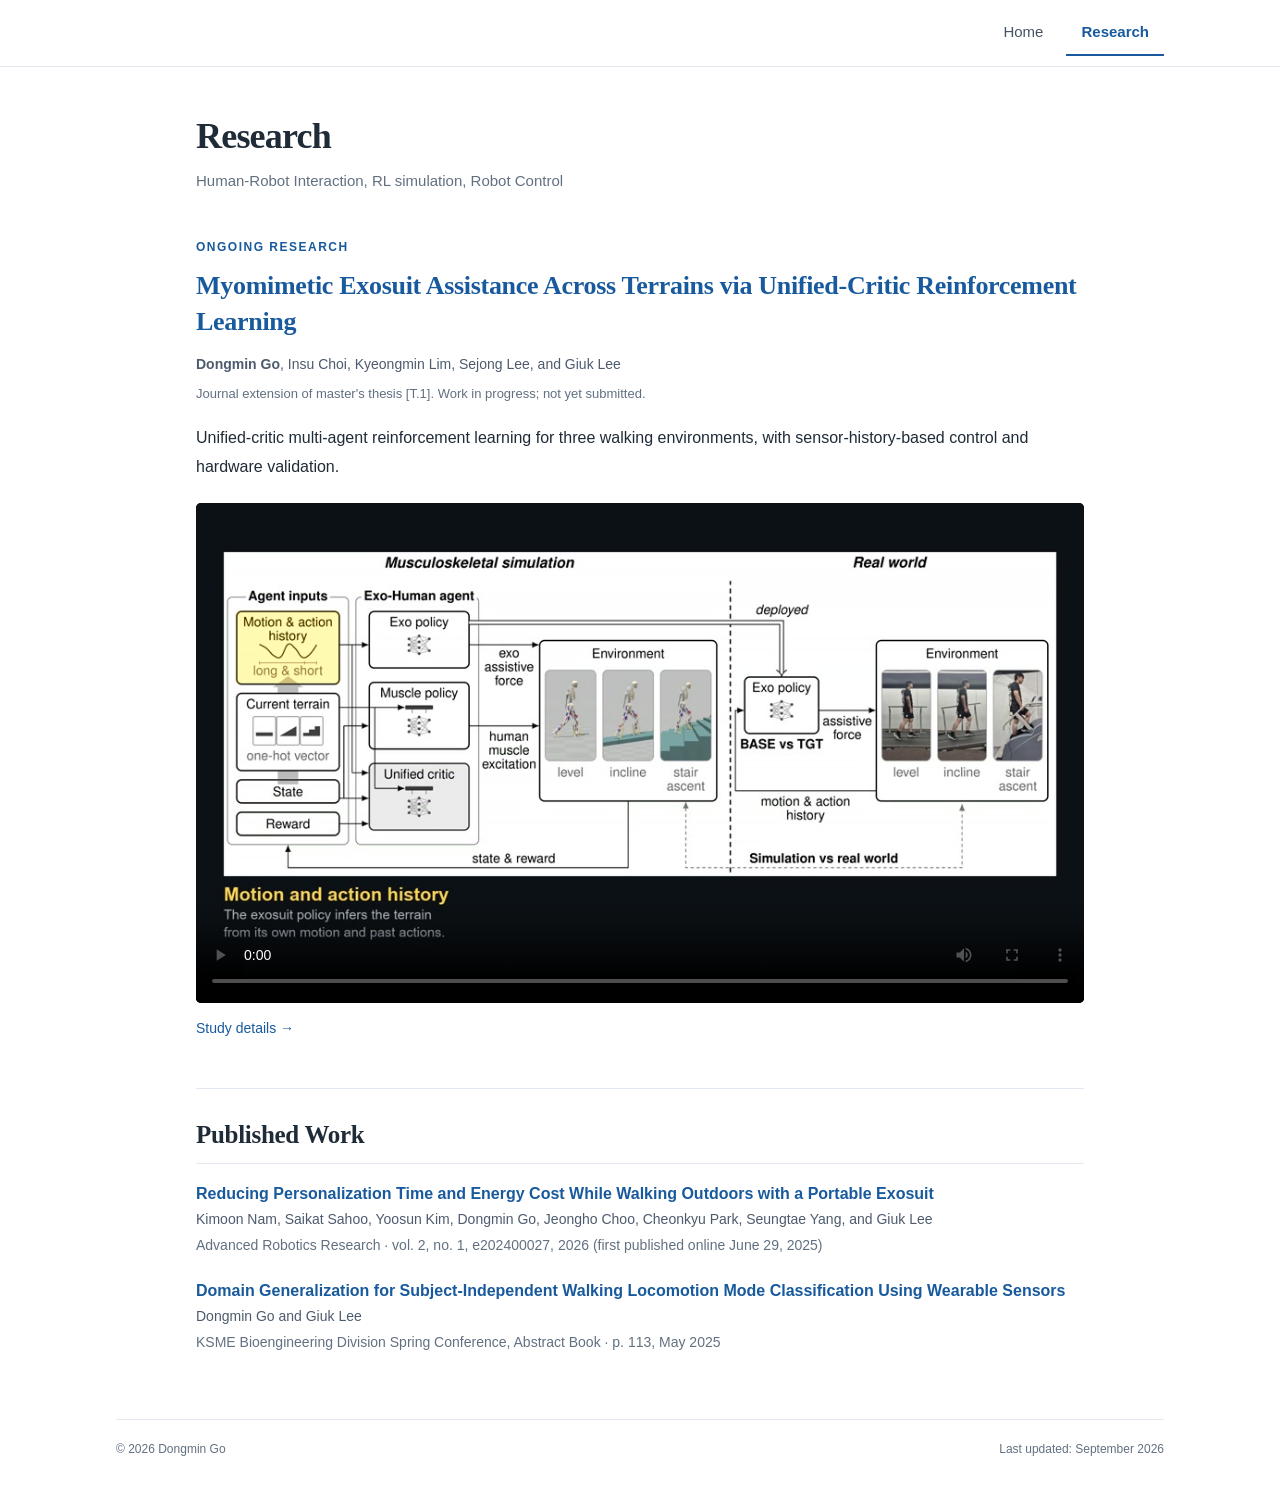
==== research/index.html @ 9bb22a71 "Improve About Me paragraph flow and add film year" ====
<!doctype html>
<html lang="en"><head><meta charset="utf-8"><meta name="viewport" content="width=device-width,initial-scale=1">
<title>Research | Dongmin Go</title><meta name="description" content="Research projects, videos, and publications by Dongmin Go.">
<link rel="stylesheet" href="../assets/style.css?v=e8916ba29e40"><link rel="icon" href="../assets/favicon.svg" type="image/svg+xml"><link rel="canonical" href="https://godongdongmin.github.io/research/"></head>
<body><a class="skip" href="#main">Skip to content</a><header class="topbar"><nav class="nav site-nav" aria-label="Main navigation"><div class="nav-links"><a href="../index.html">Home</a><a href="index.html" aria-current="page">Research</a></div></nav></header>
<main class="research-main" id="main"><header class="research-heading"><h1>Research</h1><p>Human-Robot Interaction, RL simulation, Robot Control</p></header><article class="research-study"><p class="eyebrow">ONGOING RESEARCH</p><h2><a href="../research/myomimetic-exosuit/index.html">Myomimetic Exosuit Assistance Across Terrains via Unified-Critic Reinforcement Learning</a></h2><p class="authors"><strong>Dongmin Go</strong>, Insu Choi, Kyeongmin Lim, Sejong Lee, and Giuk Lee</p><p class="section-note">Journal extension of master&#x27;s thesis [T.1]. Work in progress; not yet submitted.</p><p class="study-summary">Unified-critic multi-agent reinforcement learning for three walking environments, with sensor-history-based control and hardware validation.</p><video id="myomimetic-video" class="project-video" controls playsinline preload="metadata" poster="../assets/myomimetic-poster.jpg" aria-label="Research video: Myomimetic Exosuit Assistance Across Terrains via Unified-Critic Reinforcement Learning"><source src="../files/myomimetic-exosuit-video.mp4" type="video/mp4">Your browser does not support embedded video.</video><p class="study-more"><a href="../research/myomimetic-exosuit/index.html">Study details <span aria-hidden="true">→</span></a></p></article><section class="section published-research"><h2>Published Work</h2><article class="entry"><h3><a href="https://doi.org/10.1002/adrr.202400027">Reducing Personalization Time and Energy Cost While Walking Outdoors with a Portable Exosuit</a></h3><p>Kimoon Nam, Saikat Sahoo, Yoosun Kim, Dongmin Go, Jeongho Choo, Cheonkyu Park, Seungtae Yang, and Giuk Lee</p><p class="detail">Advanced Robotics Research · vol. 2, no. 1, e202400027, 2026 (first published online June 29, 2025)</p></article><article class="entry"><h3><a href="https://www.dbpia.co.kr/journal/articleDetail?nodeId=NODE12266823">Domain Generalization for Subject-Independent Walking Locomotion Mode Classification Using Wearable Sensors</a></h3><p>Dongmin Go and Giuk Lee</p><p class="detail">KSME Bioengineering Division Spring Conference, Abstract Book · p. 113, May 2025</p></article></section></main>
<footer class="footer"><span>© 2026 Dongmin Go</span><span>Last updated: September 2026</span></footer></body></html>
---- assets/style.css ----
:root{--ink:#202b38;--muted:#627080;--accent:#185a9d;--line:#e2e8ef;--paper:#fff;--wash:#f5f8fb;--serif:Georgia,'Times New Roman',serif}
*{box-sizing:border-box}html{scroll-behavior:smooth;scroll-padding-top:95px}body{margin:0;background:var(--paper);color:var(--ink);font:16px/1.75 -apple-system,BlinkMacSystemFont,'Segoe UI',Arial,sans-serif}a{color:var(--accent);text-decoration:none;text-underline-offset:4px}a:hover{text-decoration:underline}a:focus-visible,button:focus-visible{outline:3px solid #e8a540;outline-offset:5px;border-radius:2px}.skip{position:fixed;left:18px;top:-80px;z-index:10;background:var(--ink);color:white;padding:8px 16px}.skip:focus{top:12px}.topbar{border-bottom:1px solid var(--line);background:rgba(255,255,255,.97);position:sticky;top:0;z-index:2}.nav{max-width:1120px;padding:17px 36px;margin:auto;display:flex;align-items:center;justify-content:space-between;gap:24px}.brand{font:700 23px/1.25 var(--serif);color:var(--ink)}.nav-links{display:flex;gap:25px;flex-wrap:wrap;font-size:14px}.nav-links a{color:#445366}.layout{max-width:1120px;margin:auto;display:grid;grid-template-columns:244px minmax(0,1fr);gap:68px;padding:57px 36px 80px}.profile{align-self:start;position:sticky;top:112px}.portrait{display:block;width:218px;height:262px;object-fit:cover;object-position:50% 55%;border-radius:5px;background:var(--wash)}h1{font:700 33px/1.2 var(--serif);letter-spacing:-.8px;margin:22px 0 8px}.profile .headline{font-size:15px;line-height:1.6;margin:0;color:#45556a}.profile .affiliation{font-size:14px;color:var(--muted);margin:6px 0 19px}.profile-links{display:flex;flex-direction:column;gap:8px;font-size:14px}.profile-links a{display:flex;align-items:center;gap:10px;width:fit-content;overflow-wrap:anywhere}.profile-links svg{flex:0 0 16px;width:16px;height:16px}.content{min-width:0}.section{margin:0 0 40px}.section:last-child{margin-bottom:0}h2{font:700 25px/1.3 var(--serif);letter-spacing:-.3px;margin:0 0 18px;padding:0 0 11px;border-bottom:1px solid var(--line)}p{margin:0 0 15px}.intro p{font-size:16px;line-height:1.85}.cv-link{display:inline-flex;gap:9px;align-items:center;font-size:14px;font-weight:600;margin-top:4px;padding:8px 14px;background:var(--wash);border:1px solid var(--line);border-radius:4px}.cv-link svg{height:16px;width:16px}.entry{margin-bottom:22px}.entry:last-child{margin-bottom:0}.entry-top{display:flex;justify-content:space-between;align-items:baseline;gap:18px}.entry h3{font-size:16px;line-height:1.5;margin:0;font-weight:650}.entry time,.dates{font-size:13px;white-space:nowrap;color:var(--muted);font-variant-numeric:tabular-nums}.entry p{font-size:14px;line-height:1.7;margin:2px 0 0;color:#4d5b6d}.entry .detail{color:var(--muted)}.entry ul{font-size:14px;padding-left:19px;margin:5px 0;color:#4d5b6d}.tags{display:flex;gap:8px;flex-wrap:wrap;margin:12px 0 0}.tag{font-size:13px;color:#45556a;border:1px solid var(--line);background:var(--wash);padding:2px 10px;border-radius:3px}.publication-title{color:var(--accent)}.publication-links{display:flex;gap:14px;font-size:13px;margin-top:5px}.footer{border-top:1px solid var(--line);max-width:1048px;margin:0 auto;padding:19px 0 30px;display:flex;justify-content:space-between;gap:20px;font-size:12px;color:var(--muted)}.footer a{color:var(--muted)}.award-translation{font-size:12px!important;color:var(--muted)!important}
@media(max-width:900px){.layout{gap:38px;grid-template-columns:210px minmax(0,1fr)}.portrait{width:195px;height:235px}.nav-links{gap:17px}.footer{margin:0 36px}}
@media(max-width:680px){html{scroll-padding-top:110px}.nav{padding:14px 22px;align-items:flex-start;gap:12px;flex-direction:column}.brand{font-size:21px}.nav-links{gap:18px;font-size:13px}.layout{display:block;padding:30px 22px 45px}.profile{position:static;display:grid;grid-template-columns:112px minmax(0,1fr);gap:0 22px;margin-bottom:35px}.portrait{width:112px;height:144px;grid-row:1/5;object-position:50% 51%}.profile h1{font-size:28px;margin:2px 0 6px}.profile .headline{font-size:13px}.profile .affiliation{font-size:12px;margin:5px 0 10px}.profile-links{grid-column:1/-1;flex-direction:row;flex-wrap:wrap;margin-top:16px;gap:12px 20px;font-size:13px}.section{margin-bottom:32px}h2{font-size:23px}.entry-top{flex-wrap:wrap;gap:0 12px}.entry h3{font-size:15px}.entry time,.dates{font-size:12px}.intro p{font-size:15px}.footer{margin:0 22px;font-size:11px;flex-wrap:wrap;padding-bottom:22px}}
@media(prefers-reduced-motion:reduce){html{scroll-behavior:auto}}
.native-name{display:block;font:400 15px/1.5 'Malgun Gothic',sans-serif;letter-spacing:0;color:var(--muted);margin-top:6px}
.research-entry{display:grid;grid-template-columns:190px minmax(0,1fr);gap:20px}.research-thumb img{display:block;width:100%;height:auto;border:1px solid var(--line);border-radius:4px}.research-entry .authors{font-size:13px}.publication-links{flex-wrap:wrap}.project-main{max-width:960px;margin:auto;padding:45px 36px 60px}.project-header{text-align:center;margin:10px 0 48px}.project-header h1{font-size:38px;line-height:1.24;margin:14px 0 22px}.eyebrow{font-size:12px;letter-spacing:1.5px;color:var(--accent);font-weight:650}.project-authors{font-size:16px}.project-affiliations{font-size:14px;color:var(--muted)}.project-actions{display:flex;flex-wrap:wrap;justify-content:center;gap:10px}.method-grid{display:grid;grid-template-columns:repeat(3,minmax(0,1fr));gap:22px;margin-top:25px}.method-grid article{border-top:2px solid var(--accent);padding-top:14px}.method-grid h3{font-size:16px;margin:0 0 6px}.method-grid p{font-size:14px;color:#4d5b6d}.project-video{display:block;width:100%;aspect-ratio:16/9;background:#0c1218;border-radius:5px}.media-caption,.section-note{font-size:13px;color:var(--muted);margin-top:12px}.results-table{border-collapse:collapse;width:100%;font-size:14px;line-height:1.65}.results-table caption{text-align:left;margin-bottom:9px;color:var(--muted);font-size:13px}.results-table th,.results-table td{text-align:left;padding:13px 15px;border-bottom:1px solid var(--line);vertical-align:top}.results-table thead{background:var(--wash)}.results-table th{font-weight:600}.results-table tbody th{width:42%}.result-context{font-size:14px;color:#4d5b6d;margin-top:18px}
@media(max-width:900px){.research-entry{grid-template-columns:1fr}.research-thumb{max-width:300px}}
@media(max-width:680px){.project-main{padding:26px 22px 35px}.project-header h1{font-size:29px;letter-spacing:-.5px}.project-header{margin-bottom:34px}.method-grid{grid-template-columns:1fr;gap:10px}.project-actions .cv-link{font-size:12px;padding:7px 11px}.results-table th,.results-table td{padding:10px 7px}.results-table{font-size:13px}.project-authors{font-size:14px}}
@media print{.topbar,.skip,.footer,.cv-link{display:none}.layout{padding:0;gap:32px;grid-template-columns:190px 1fr}.profile{position:static}.portrait{width:160px;height:190px}body{font-size:11pt}.section{break-inside:avoid}a{color:inherit}}
.site-nav{justify-content:flex-end;flex-direction:row;padding-top:10px;padding-bottom:10px}.site-nav .nav-links{gap:8px;font-size:15px}.site-nav .nav-links a{display:block;padding:9px 15px;border-bottom:2px solid transparent}.site-nav .nav-links a[aria-current="page"]{color:var(--accent);font-weight:650;border-bottom-color:var(--accent)}.site-nav .nav-links a:hover{color:var(--accent);text-decoration:none;background:var(--wash)}.intro .research-interests{margin:18px 0;color:var(--ink)}.research-main{max-width:960px;margin:auto;padding:48px 36px 64px}.research-heading{margin-bottom:42px}.research-heading h1{font-size:36px;margin:0 0 10px}.research-heading p{font-size:15px;color:var(--muted)}.research-study{margin-bottom:48px}.research-study h2{font-size:26px;line-height:1.4;border:0;padding:0;margin-bottom:12px}.research-study .eyebrow{margin-bottom:10px}.research-study .authors{font-size:14px;color:#4d5b6d;margin-bottom:6px}.research-study .section-note{margin:0 0 18px}.study-summary{font-size:16px;line-height:1.8;margin-bottom:22px}.study-more{font-size:14px;margin-top:13px}.research-main video{scroll-margin-top:95px}.published-research{border-top:1px solid var(--line);padding-top:30px}
@media(max-width:680px){.research-main{padding:30px 22px 40px}.research-heading{margin-bottom:30px}.research-heading h1{font-size:30px}.research-study h2{font-size:23px}.site-nav .nav-links{font-size:14px}.research-study{margin-bottom:32px}.study-summary{font-size:15px}}
/* Separate background sections, with education beside experience and awards. */
.background-grid{display:grid;grid-template-columns:minmax(0,1fr) minmax(0,1fr);gap:34px;align-items:start}.background-grid>.section{margin-bottom:0}.background-grid h2{font-size:23px}.background-entry h3{font-size:15px}.background-entry p{font-size:13px;line-height:1.65}.background-entry .background-date{text-align:right;font-size:12px;font-style:italic;color:var(--muted);font-variant-numeric:tabular-nums;margin-top:7px}.background-right{min-width:0}.background-right>.section{margin-bottom:30px}.background-right>.section:last-child{margin-bottom:0}
@media(max-width:1050px){.background-grid{grid-template-columns:1fr;gap:32px}}
.project-main img{max-width:100%;height:auto}.study-figure{margin:25px 0 0;min-width:0;max-width:100%}.study-figure>a{display:block;max-width:100%;min-width:0;padding:12px;border:1px solid var(--line);border-radius:5px;background:#fff;cursor:zoom-in}.study-figure>a:hover{border-color:var(--accent)}.study-figure img{display:block;width:100%;max-width:100%;height:auto;object-fit:contain}.study-figure figcaption{font-size:13px;line-height:1.65;color:var(--muted);margin-top:10px}.figure-hint{font-size:12px;color:var(--muted);margin:9px 0 0}.figure-compact{max-width:620px;margin-left:auto;margin-right:auto}.figure-pair{display:grid;width:100%;max-width:100%;min-width:0;grid-template-columns:repeat(2,minmax(0,1fr));gap:24px;align-items:start}.figure-pair>.study-figure{width:100%;min-width:0}.finding{border-top:1px solid var(--line);padding-top:25px;margin-top:30px}.finding h3{font-size:19px;line-height:1.45;margin:0 0 10px}.finding-summary{font-size:15px;line-height:1.8}.finding .result-context{margin-top:0}.finding-summary strong{color:var(--accent);font-weight:650}
@media(max-width:680px){.figure-pair{gap:12px}.figure-pair .study-figure>a{padding:4px}.figure-pair figcaption{font-size:11px;overflow-wrap:anywhere}.study-figure>a{padding:7px}.finding h3{font-size:18px}.study-figure figcaption{font-size:12px}.finding{margin-top:25px;padding-top:21px}}

/* A quiet visual beside the introduction, stacked on smaller screens. */
.about-copy p{text-wrap:pretty}
.about-body{display:grid;grid-template-columns:minmax(0,1fr) 168px;gap:26px;align-items:start}.about-copy{min-width:0}.about-image{width:100%;max-width:190px;margin:4px 0 0}.about-image img{display:block;width:100%;max-width:100%;height:auto;border-radius:5px}.about-image figcaption{text-align:center;font-size:12px;font-style:italic;color:var(--muted);margin-top:6px}
@media(max-width:1050px){.about-body{grid-template-columns:minmax(0,1fr);gap:22px}.about-image{margin:0 auto}}
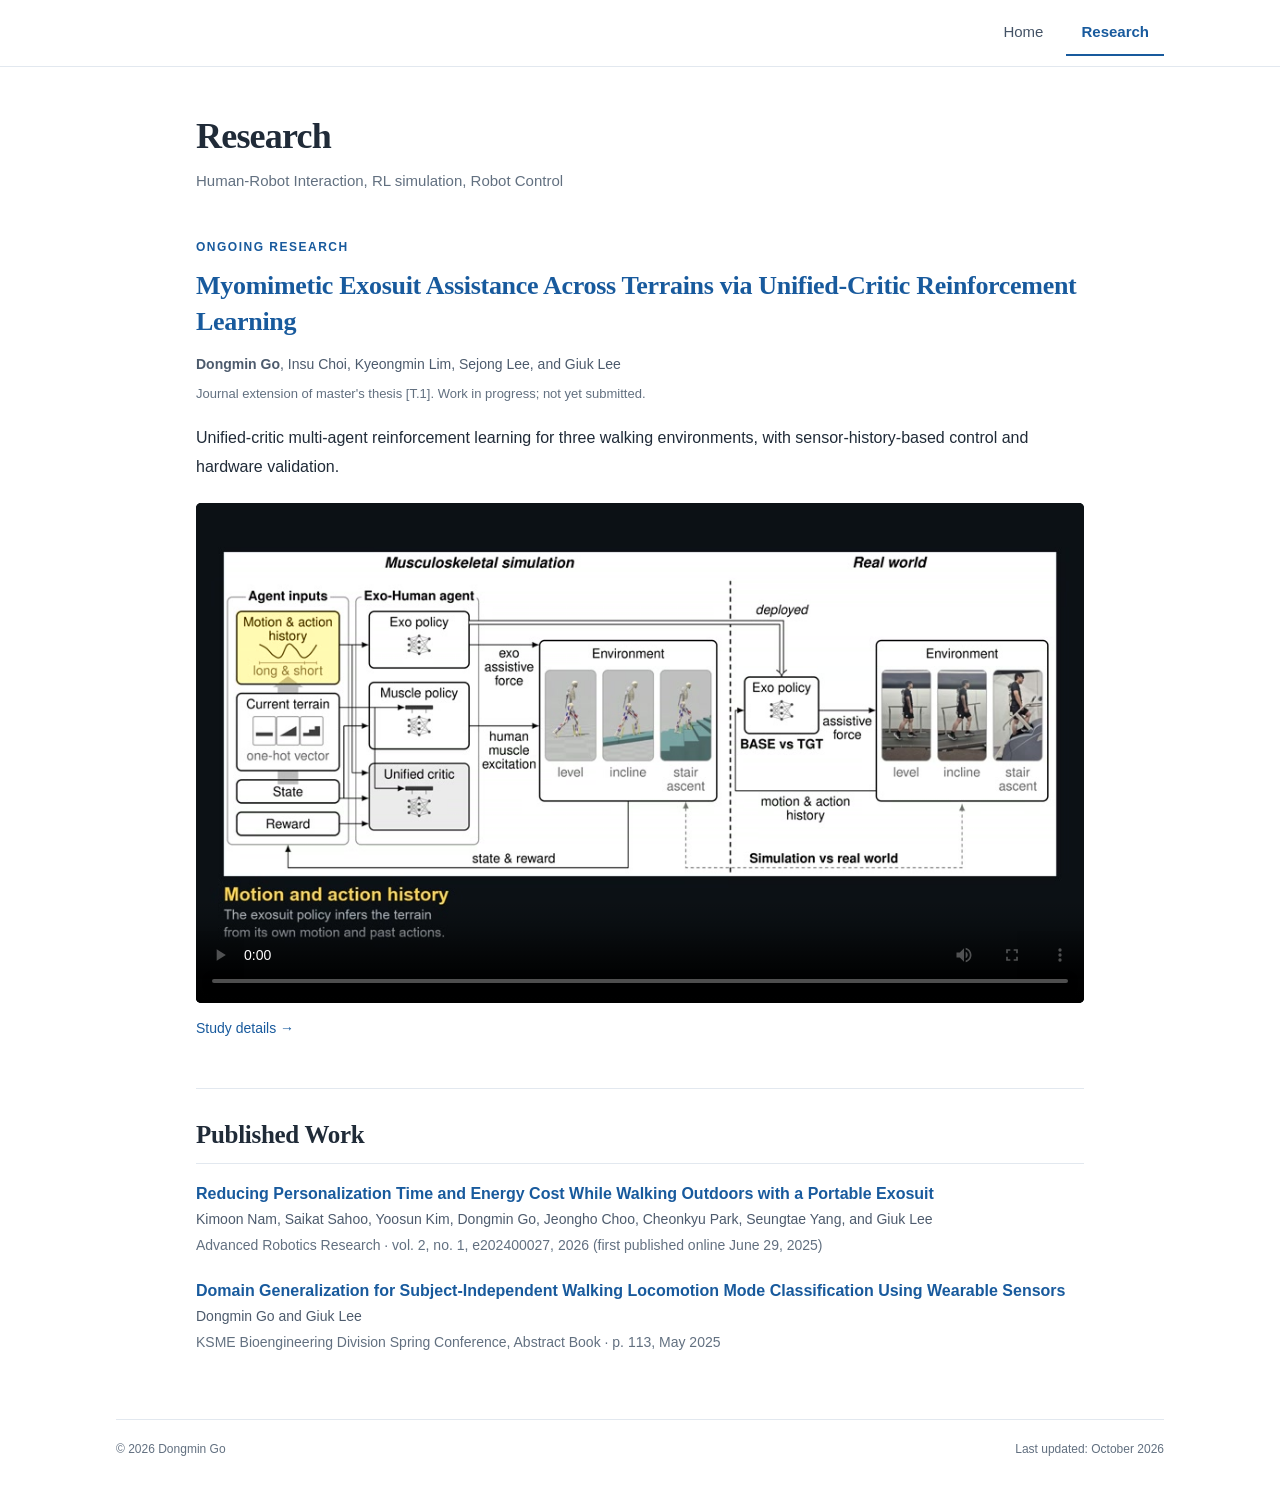
==== commit 6aafb326: "Add CES 2025 control project to CV and homepage with demo media" ====
--- a/research/index.html
+++ b/research/index.html
@@ -1,7 +1,7 @@
 <!doctype html>
 <html lang="en"><head><meta charset="utf-8"><meta name="viewport" content="width=device-width,initial-scale=1">
 <title>Research | Dongmin Go</title><meta name="description" content="Research projects, videos, and publications by Dongmin Go.">
-<link rel="stylesheet" href="../assets/style.css?v=e8916ba29e40"><link rel="icon" href="../assets/favicon.svg" type="image/svg+xml"><link rel="canonical" href="https://godongdongmin.github.io/research/"></head>
+<link rel="stylesheet" href="../assets/style.css?v=e0fd0ef12188"><link rel="icon" href="../assets/favicon.svg" type="image/svg+xml"><link rel="canonical" href="https://godongdongmin.github.io/research/"></head>
 <body><a class="skip" href="#main">Skip to content</a><header class="topbar"><nav class="nav site-nav" aria-label="Main navigation"><div class="nav-links"><a href="../index.html">Home</a><a href="index.html" aria-current="page">Research</a></div></nav></header>
 <main class="research-main" id="main"><header class="research-heading"><h1>Research</h1><p>Human-Robot Interaction, RL simulation, Robot Control</p></header><article class="research-study"><p class="eyebrow">ONGOING RESEARCH</p><h2><a href="../research/myomimetic-exosuit/index.html">Myomimetic Exosuit Assistance Across Terrains via Unified-Critic Reinforcement Learning</a></h2><p class="authors"><strong>Dongmin Go</strong>, Insu Choi, Kyeongmin Lim, Sejong Lee, and Giuk Lee</p><p class="section-note">Journal extension of master&#x27;s thesis [T.1]. Work in progress; not yet submitted.</p><p class="study-summary">Unified-critic multi-agent reinforcement learning for three walking environments, with sensor-history-based control and hardware validation.</p><video id="myomimetic-video" class="project-video" controls playsinline preload="metadata" poster="../assets/myomimetic-poster.jpg" aria-label="Research video: Myomimetic Exosuit Assistance Across Terrains via Unified-Critic Reinforcement Learning"><source src="../files/myomimetic-exosuit-video.mp4" type="video/mp4">Your browser does not support embedded video.</video><p class="study-more"><a href="../research/myomimetic-exosuit/index.html">Study details <span aria-hidden="true">→</span></a></p></article><section class="section published-research"><h2>Published Work</h2><article class="entry"><h3><a href="https://doi.org/10.1002/adrr.202400027">Reducing Personalization Time and Energy Cost While Walking Outdoors with a Portable Exosuit</a></h3><p>Kimoon Nam, Saikat Sahoo, Yoosun Kim, Dongmin Go, Jeongho Choo, Cheonkyu Park, Seungtae Yang, and Giuk Lee</p><p class="detail">Advanced Robotics Research · vol. 2, no. 1, e202400027, 2026 (first published online June 29, 2025)</p></article><article class="entry"><h3><a href="https://www.dbpia.co.kr/journal/articleDetail?nodeId=NODE12266823">Domain Generalization for Subject-Independent Walking Locomotion Mode Classification Using Wearable Sensors</a></h3><p>Dongmin Go and Giuk Lee</p><p class="detail">KSME Bioengineering Division Spring Conference, Abstract Book · p. 113, May 2025</p></article></section></main>
-<footer class="footer"><span>© 2026 Dongmin Go</span><span>Last updated: September 2026</span></footer></body></html>+<footer class="footer"><span>© 2026 Dongmin Go</span><span>Last updated: October 2026</span></footer></body></html>
--- a/assets/style.css
+++ b/assets/style.css
@@ -16,7 +16,11 @@
 .project-main img{max-width:100%;height:auto}.study-figure{margin:25px 0 0;min-width:0;max-width:100%}.study-figure>a{display:block;max-width:100%;min-width:0;padding:12px;border:1px solid var(--line);border-radius:5px;background:#fff;cursor:zoom-in}.study-figure>a:hover{border-color:var(--accent)}.study-figure img{display:block;width:100%;max-width:100%;height:auto;object-fit:contain}.study-figure figcaption{font-size:13px;line-height:1.65;color:var(--muted);margin-top:10px}.figure-hint{font-size:12px;color:var(--muted);margin:9px 0 0}.figure-compact{max-width:620px;margin-left:auto;margin-right:auto}.figure-pair{display:grid;width:100%;max-width:100%;min-width:0;grid-template-columns:repeat(2,minmax(0,1fr));gap:24px;align-items:start}.figure-pair>.study-figure{width:100%;min-width:0}.finding{border-top:1px solid var(--line);padding-top:25px;margin-top:30px}.finding h3{font-size:19px;line-height:1.45;margin:0 0 10px}.finding-summary{font-size:15px;line-height:1.8}.finding .result-context{margin-top:0}.finding-summary strong{color:var(--accent);font-weight:650}
 @media(max-width:680px){.figure-pair{gap:12px}.figure-pair .study-figure>a{padding:4px}.figure-pair figcaption{font-size:11px;overflow-wrap:anywhere}.study-figure>a{padding:7px}.finding h3{font-size:18px}.study-figure figcaption{font-size:12px}.finding{margin-top:25px;padding-top:21px}}
 
-/* A quiet visual beside the introduction, stacked on smaller screens. */
+/* Full-width biography followed by the companion robotics goal and image. */
 .about-copy p{text-wrap:pretty}
-.about-body{display:grid;grid-template-columns:minmax(0,1fr) 168px;gap:26px;align-items:start}.about-copy{min-width:0}.about-image{width:100%;max-width:190px;margin:4px 0 0}.about-image img{display:block;width:100%;max-width:100%;height:auto;border-radius:5px}.about-image figcaption{text-align:center;font-size:12px;font-style:italic;color:var(--muted);margin-top:6px}
-@media(max-width:1050px){.about-body{grid-template-columns:minmax(0,1fr);gap:22px}.about-image{margin:0 auto}}
+.about-copy{min-width:0}.about-vision{margin:25px 0 18px}.intro .about-goal{margin:0;padding:20px 24px;border-left:3px solid var(--accent);border-radius:5px;background:var(--wash);color:var(--accent);font:400 22px/1.55 var(--serif);text-wrap:pretty}.about-image{width:85%;max-width:480px;margin:16px auto 0}.about-image img{display:block;width:100%;max-width:100%;height:auto;border-radius:5px}.about-image figcaption{text-align:right;font-size:12px;font-style:italic;color:var(--muted);margin-top:6px}
+@media(max-width:680px){.intro .about-goal{font-size:19px;padding:16px 18px}}
+
+/* Selected projects: practical control development and public demonstrations. */
+.selected-project{display:grid;grid-template-columns:160px minmax(0,1fr);gap:24px;align-items:start}.selected-project-photo img{display:block;width:100%;height:auto;border-radius:5px}.selected-project .project-role{font-size:12px;color:var(--accent);margin:8px 0}.selected-project .selected-project-link{margin-top:12px}.project-back{font-size:13px;margin-bottom:28px}.ces-main .project-header{margin-bottom:36px}.ces-overview{display:grid;grid-template-columns:minmax(0,.85fr) minmax(0,1.15fr);gap:36px;align-items:start}.ces-photo{margin:0}.ces-photo img{display:block;width:100%;border-radius:5px}.ces-overview h2{font-size:25px}.ces-overview h3{font-size:16px;margin:24px 0 10px}.ces-contributions{padding-left:20px;margin:0;font-size:15px}.ces-contributions li+li{margin-top:12px}.ces-demos{display:grid;grid-template-columns:minmax(0,.65fr) minmax(0,1fr);gap:32px;align-items:start}.ces-demo{margin:0;min-width:0}.ces-demo h3{font-size:16px;margin:0 0 14px}.ces-video-portrait{aspect-ratio:9/16;max-width:280px;margin:0 auto}.ces-demo .media-caption{line-height:1.65}.ces-main .project-header h1{max-width:700px;margin-left:auto;margin-right:auto}
+@media(max-width:680px){.selected-project{grid-template-columns:1fr;gap:16px}.selected-project-photo{max-width:210px}.ces-overview{grid-template-columns:1fr;gap:24px}.ces-photo{max-width:360px;margin:auto}.ces-demos{grid-template-columns:1fr;gap:32px}.ces-main .project-header h1{font-size:28px}}
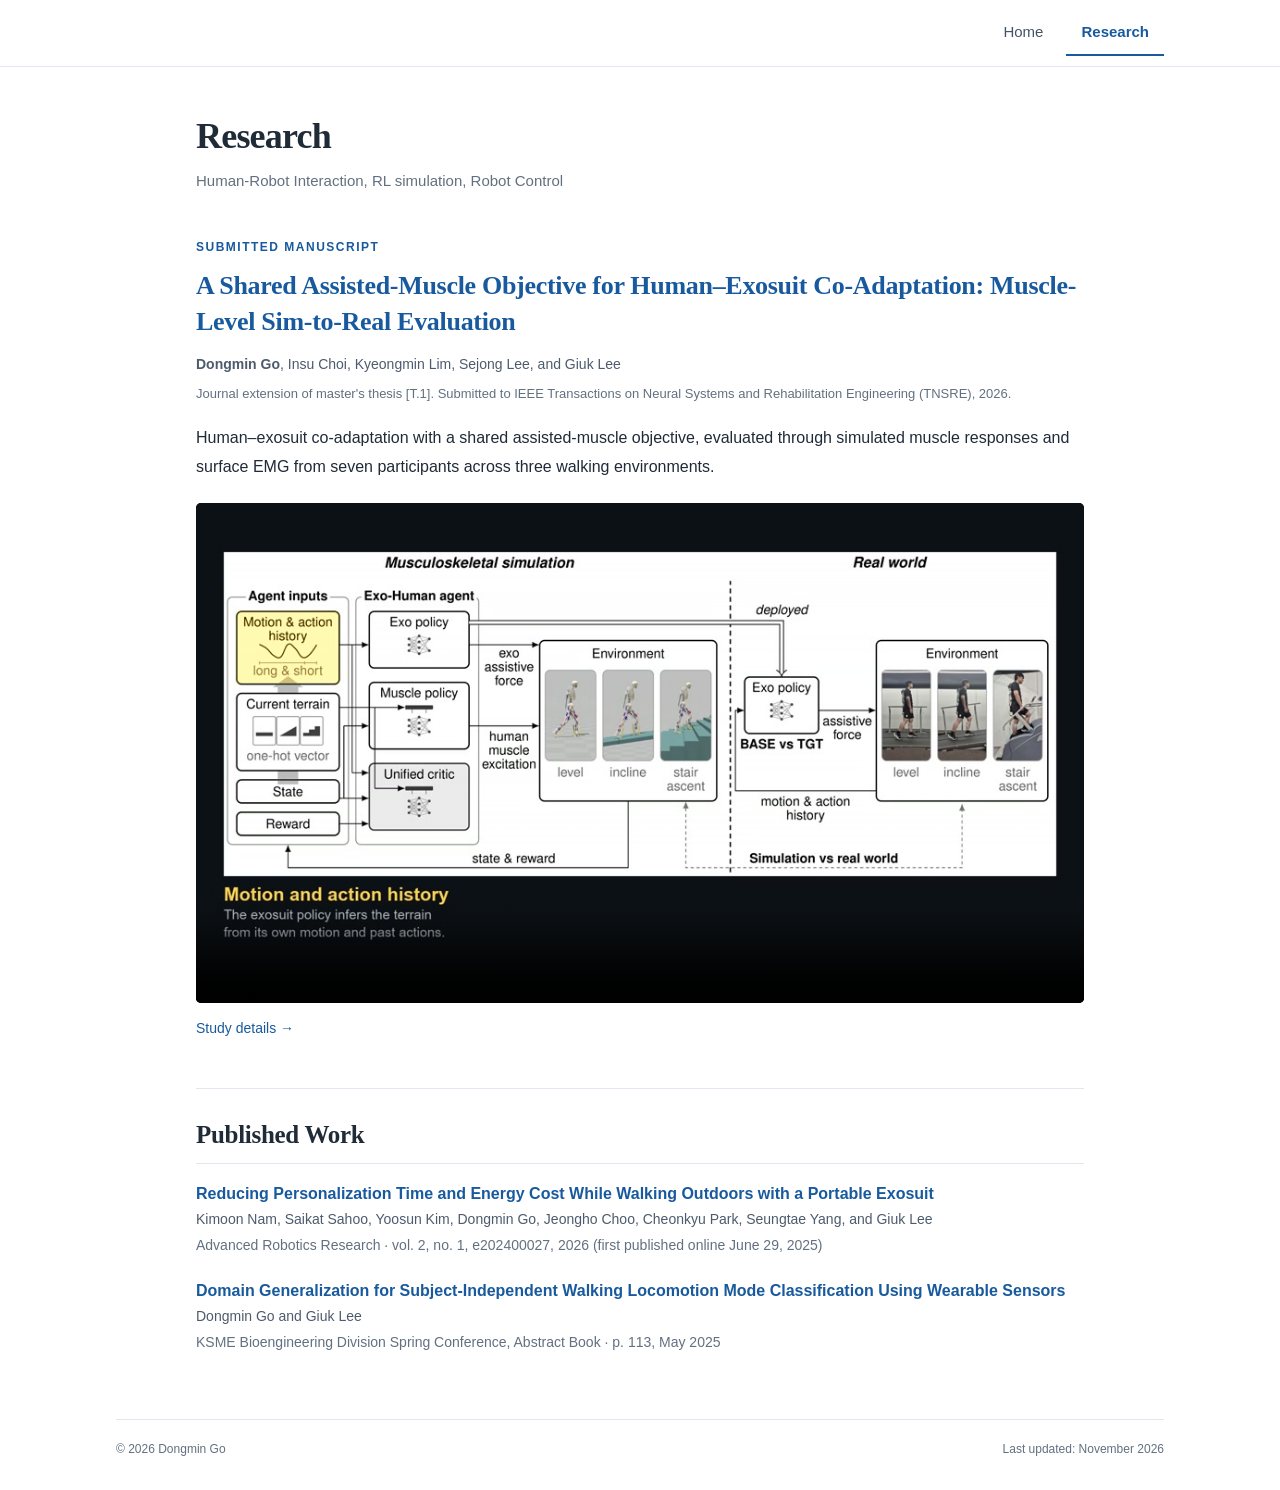
==== commit 547c13c1: "Update CV and research pages for TNSRE submission" ====
--- a/research/index.html
+++ b/research/index.html
@@ -3,5 +3,5 @@
 <title>Research | Dongmin Go</title><meta name="description" content="Research projects, videos, and publications by Dongmin Go.">
 <link rel="stylesheet" href="../assets/style.css?v=e0fd0ef12188"><link rel="icon" href="../assets/favicon.svg" type="image/svg+xml"><link rel="canonical" href="https://godongdongmin.github.io/research/"></head>
 <body><a class="skip" href="#main">Skip to content</a><header class="topbar"><nav class="nav site-nav" aria-label="Main navigation"><div class="nav-links"><a href="../index.html">Home</a><a href="index.html" aria-current="page">Research</a></div></nav></header>
-<main class="research-main" id="main"><header class="research-heading"><h1>Research</h1><p>Human-Robot Interaction, RL simulation, Robot Control</p></header><article class="research-study"><p class="eyebrow">ONGOING RESEARCH</p><h2><a href="../research/myomimetic-exosuit/index.html">Myomimetic Exosuit Assistance Across Terrains via Unified-Critic Reinforcement Learning</a></h2><p class="authors"><strong>Dongmin Go</strong>, Insu Choi, Kyeongmin Lim, Sejong Lee, and Giuk Lee</p><p class="section-note">Journal extension of master&#x27;s thesis [T.1]. Work in progress; not yet submitted.</p><p class="study-summary">Unified-critic multi-agent reinforcement learning for three walking environments, with sensor-history-based control and hardware validation.</p><video id="myomimetic-video" class="project-video" controls playsinline preload="metadata" poster="../assets/myomimetic-poster.jpg" aria-label="Research video: Myomimetic Exosuit Assistance Across Terrains via Unified-Critic Reinforcement Learning"><source src="../files/myomimetic-exosuit-video.mp4" type="video/mp4">Your browser does not support embedded video.</video><p class="study-more"><a href="../research/myomimetic-exosuit/index.html">Study details <span aria-hidden="true">→</span></a></p></article><section class="section published-research"><h2>Published Work</h2><article class="entry"><h3><a href="https://doi.org/10.1002/adrr.202400027">Reducing Personalization Time and Energy Cost While Walking Outdoors with a Portable Exosuit</a></h3><p>Kimoon Nam, Saikat Sahoo, Yoosun Kim, Dongmin Go, Jeongho Choo, Cheonkyu Park, Seungtae Yang, and Giuk Lee</p><p class="detail">Advanced Robotics Research · vol. 2, no. 1, e202400027, 2026 (first published online June 29, 2025)</p></article><article class="entry"><h3><a href="https://www.dbpia.co.kr/journal/articleDetail?nodeId=NODE12266823">Domain Generalization for Subject-Independent Walking Locomotion Mode Classification Using Wearable Sensors</a></h3><p>Dongmin Go and Giuk Lee</p><p class="detail">KSME Bioengineering Division Spring Conference, Abstract Book · p. 113, May 2025</p></article></section></main>
-<footer class="footer"><span>© 2026 Dongmin Go</span><span>Last updated: October 2026</span></footer></body></html>+<main class="research-main" id="main"><header class="research-heading"><h1>Research</h1><p>Human-Robot Interaction, RL simulation, Robot Control</p></header><article class="research-study"><p class="eyebrow">SUBMITTED MANUSCRIPT</p><h2><a href="../research/myomimetic-exosuit/index.html">A Shared Assisted-Muscle Objective for Human–Exosuit Co-Adaptation: Muscle-Level Sim-to-Real Evaluation</a></h2><p class="authors"><strong>Dongmin Go</strong>, Insu Choi, Kyeongmin Lim, Sejong Lee, and Giuk Lee</p><p class="section-note">Journal extension of master&#x27;s thesis [T.1]. Submitted to IEEE Transactions on Neural Systems and Rehabilitation Engineering (TNSRE), 2026.</p><p class="study-summary">Human–exosuit co-adaptation with a shared assisted-muscle objective, evaluated through simulated muscle responses and surface EMG from seven participants across three walking environments.</p><video id="myomimetic-video" class="project-video" controls playsinline preload="metadata" poster="../assets/myomimetic-poster.jpg" aria-label="Research video: A Shared Assisted-Muscle Objective for Human–Exosuit Co-Adaptation: Muscle-Level Sim-to-Real Evaluation"><source src="../files/myomimetic-exosuit-video.mp4" type="video/mp4">Your browser does not support embedded video.</video><p class="study-more"><a href="../research/myomimetic-exosuit/index.html">Study details <span aria-hidden="true">→</span></a></p></article><section class="section published-research"><h2>Published Work</h2><article class="entry"><h3><a href="https://doi.org/10.1002/adrr.202400027">Reducing Personalization Time and Energy Cost While Walking Outdoors with a Portable Exosuit</a></h3><p>Kimoon Nam, Saikat Sahoo, Yoosun Kim, Dongmin Go, Jeongho Choo, Cheonkyu Park, Seungtae Yang, and Giuk Lee</p><p class="detail">Advanced Robotics Research · vol. 2, no. 1, e202400027, 2026 (first published online June 29, 2025)</p></article><article class="entry"><h3><a href="https://www.dbpia.co.kr/journal/articleDetail?nodeId=NODE12266823">Domain Generalization for Subject-Independent Walking Locomotion Mode Classification Using Wearable Sensors</a></h3><p>Dongmin Go and Giuk Lee</p><p class="detail">KSME Bioengineering Division Spring Conference, Abstract Book · p. 113, May 2025</p></article></section></main>
+<footer class="footer"><span>© 2026 Dongmin Go</span><span>Last updated: November 2026</span></footer></body></html>
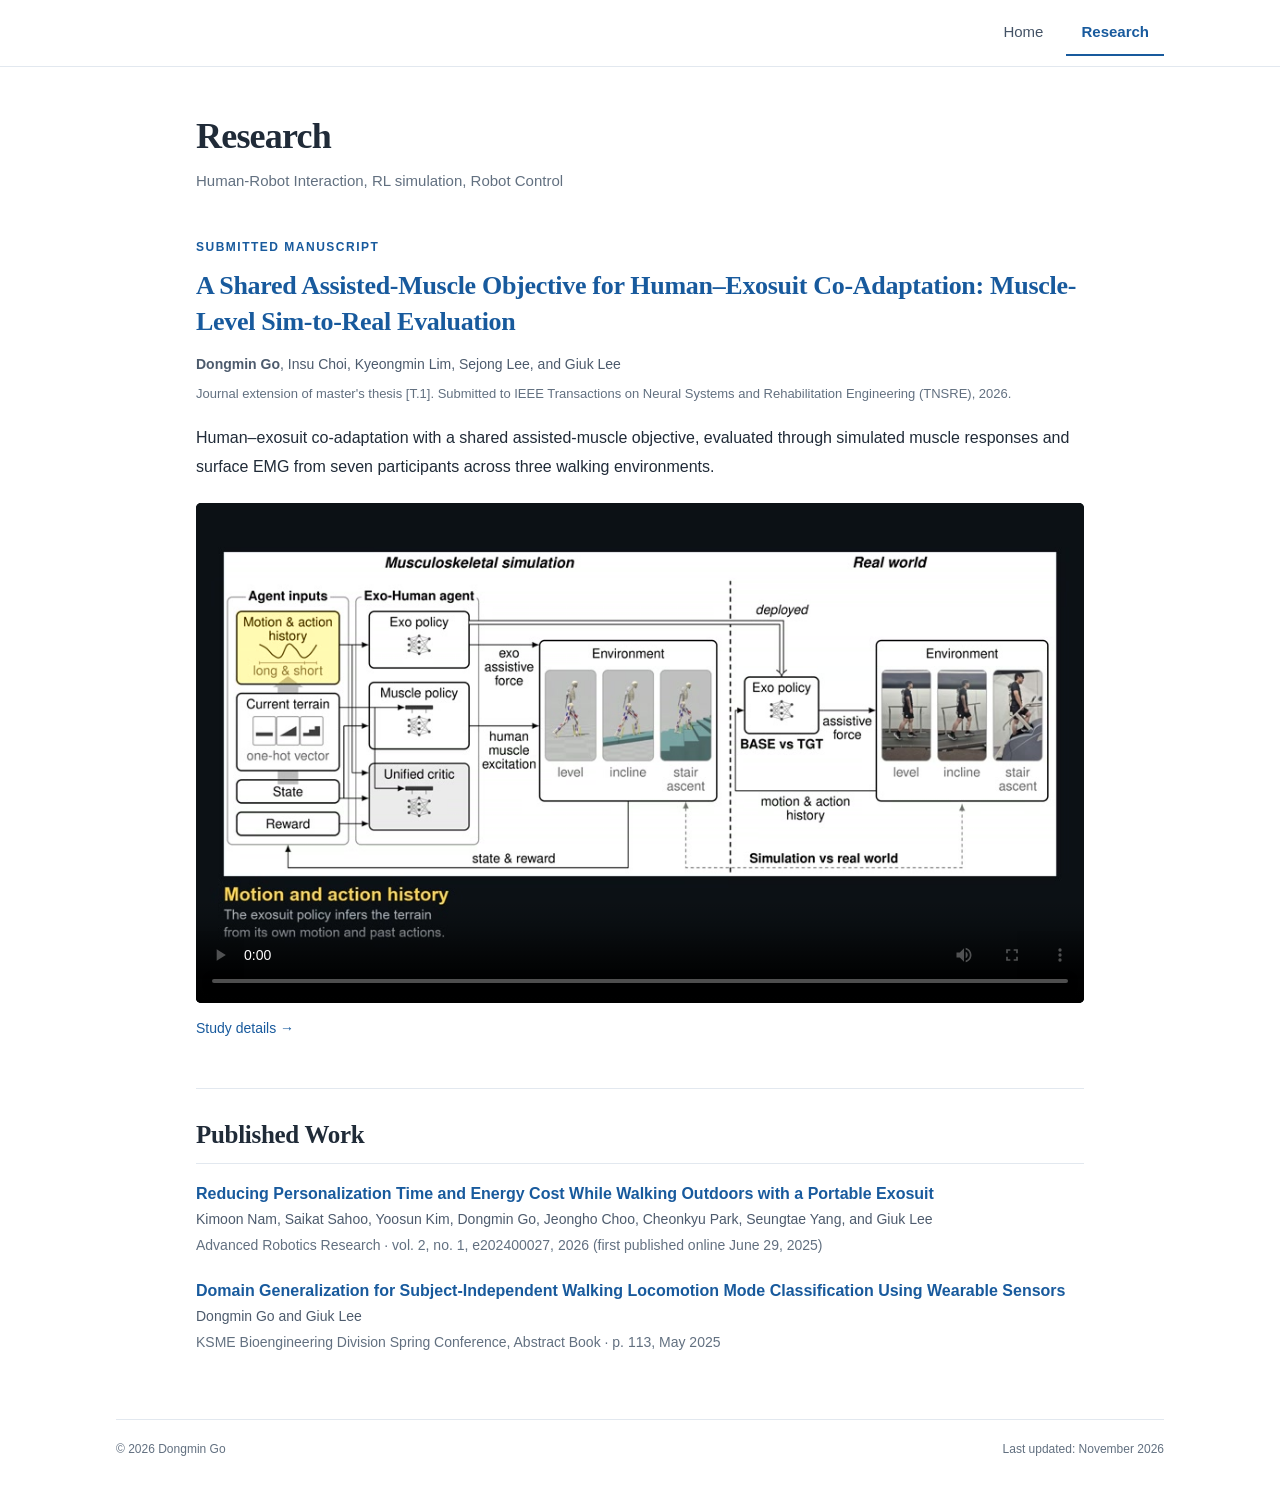
==== commit 07a384d3: "Add K1 locomotion project and learning-speed results to CV and website" ====
--- a/research/index.html
+++ b/research/index.html
@@ -1,7 +1,7 @@
 <!doctype html>
 <html lang="en"><head><meta charset="utf-8"><meta name="viewport" content="width=device-width,initial-scale=1">
 <title>Research | Dongmin Go</title><meta name="description" content="Research projects, videos, and publications by Dongmin Go.">
-<link rel="stylesheet" href="../assets/style.css?v=e0fd0ef12188"><link rel="icon" href="../assets/favicon.svg" type="image/svg+xml"><link rel="canonical" href="https://godongdongmin.github.io/research/"></head>
+<link rel="stylesheet" href="../assets/style.css?v=ed7baaed3232"><link rel="icon" href="../assets/favicon.svg" type="image/svg+xml"><link rel="canonical" href="https://godongdongmin.github.io/research/"></head>
 <body><a class="skip" href="#main">Skip to content</a><header class="topbar"><nav class="nav site-nav" aria-label="Main navigation"><div class="nav-links"><a href="../index.html">Home</a><a href="index.html" aria-current="page">Research</a></div></nav></header>
 <main class="research-main" id="main"><header class="research-heading"><h1>Research</h1><p>Human-Robot Interaction, RL simulation, Robot Control</p></header><article class="research-study"><p class="eyebrow">SUBMITTED MANUSCRIPT</p><h2><a href="../research/myomimetic-exosuit/index.html">A Shared Assisted-Muscle Objective for Human–Exosuit Co-Adaptation: Muscle-Level Sim-to-Real Evaluation</a></h2><p class="authors"><strong>Dongmin Go</strong>, Insu Choi, Kyeongmin Lim, Sejong Lee, and Giuk Lee</p><p class="section-note">Journal extension of master&#x27;s thesis [T.1]. Submitted to IEEE Transactions on Neural Systems and Rehabilitation Engineering (TNSRE), 2026.</p><p class="study-summary">Human–exosuit co-adaptation with a shared assisted-muscle objective, evaluated through simulated muscle responses and surface EMG from seven participants across three walking environments.</p><video id="myomimetic-video" class="project-video" controls playsinline preload="metadata" poster="../assets/myomimetic-poster.jpg" aria-label="Research video: A Shared Assisted-Muscle Objective for Human–Exosuit Co-Adaptation: Muscle-Level Sim-to-Real Evaluation"><source src="../files/myomimetic-exosuit-video.mp4" type="video/mp4">Your browser does not support embedded video.</video><p class="study-more"><a href="../research/myomimetic-exosuit/index.html">Study details <span aria-hidden="true">→</span></a></p></article><section class="section published-research"><h2>Published Work</h2><article class="entry"><h3><a href="https://doi.org/10.1002/adrr.202400027">Reducing Personalization Time and Energy Cost While Walking Outdoors with a Portable Exosuit</a></h3><p>Kimoon Nam, Saikat Sahoo, Yoosun Kim, Dongmin Go, Jeongho Choo, Cheonkyu Park, Seungtae Yang, and Giuk Lee</p><p class="detail">Advanced Robotics Research · vol. 2, no. 1, e202400027, 2026 (first published online June 29, 2025)</p></article><article class="entry"><h3><a href="https://www.dbpia.co.kr/journal/articleDetail?nodeId=NODE12266823">Domain Generalization for Subject-Independent Walking Locomotion Mode Classification Using Wearable Sensors</a></h3><p>Dongmin Go and Giuk Lee</p><p class="detail">KSME Bioengineering Division Spring Conference, Abstract Book · p. 113, May 2025</p></article></section></main>
 <footer class="footer"><span>© 2026 Dongmin Go</span><span>Last updated: November 2026</span></footer></body></html>
--- a/assets/style.css
+++ b/assets/style.css
@@ -24,3 +24,5 @@
 /* Selected projects: practical control development and public demonstrations. */
 .selected-project{display:grid;grid-template-columns:160px minmax(0,1fr);gap:24px;align-items:start}.selected-project-photo img{display:block;width:100%;height:auto;border-radius:5px}.selected-project .project-role{font-size:12px;color:var(--accent);margin:8px 0}.selected-project .selected-project-link{margin-top:12px}.project-back{font-size:13px;margin-bottom:28px}.ces-main .project-header{margin-bottom:36px}.ces-overview{display:grid;grid-template-columns:minmax(0,.85fr) minmax(0,1.15fr);gap:36px;align-items:start}.ces-photo{margin:0}.ces-photo img{display:block;width:100%;border-radius:5px}.ces-overview h2{font-size:25px}.ces-overview h3{font-size:16px;margin:24px 0 10px}.ces-contributions{padding-left:20px;margin:0;font-size:15px}.ces-contributions li+li{margin-top:12px}.ces-demos{display:grid;grid-template-columns:minmax(0,.65fr) minmax(0,1fr);gap:32px;align-items:start}.ces-demo{margin:0;min-width:0}.ces-demo h3{font-size:16px;margin:0 0 14px}.ces-video-portrait{aspect-ratio:9/16;max-width:280px;margin:0 auto}.ces-demo .media-caption{line-height:1.65}.ces-main .project-header h1{max-width:700px;margin-left:auto;margin-right:auto}
 @media(max-width:680px){.selected-project{grid-template-columns:1fr;gap:16px}.selected-project-photo{max-width:210px}.ces-overview{grid-template-columns:1fr;gap:24px}.ces-photo{max-width:360px;margin:auto}.ces-demos{grid-template-columns:1fr;gap:32px}.ces-main .project-header h1{font-size:28px}}
+
+.k1-videos{display:grid;grid-template-columns:repeat(2,minmax(0,1fr));gap:24px}.k1-main .section>h3{margin-top:24px}.k1-main .results-table{table-layout:fixed}.k1-main .results-table tbody th{width:auto}@media(max-width:680px){.k1-videos,.k1-figures{grid-template-columns:1fr}.k1-main .results-table th,.k1-main .results-table td{overflow-wrap:anywhere}}
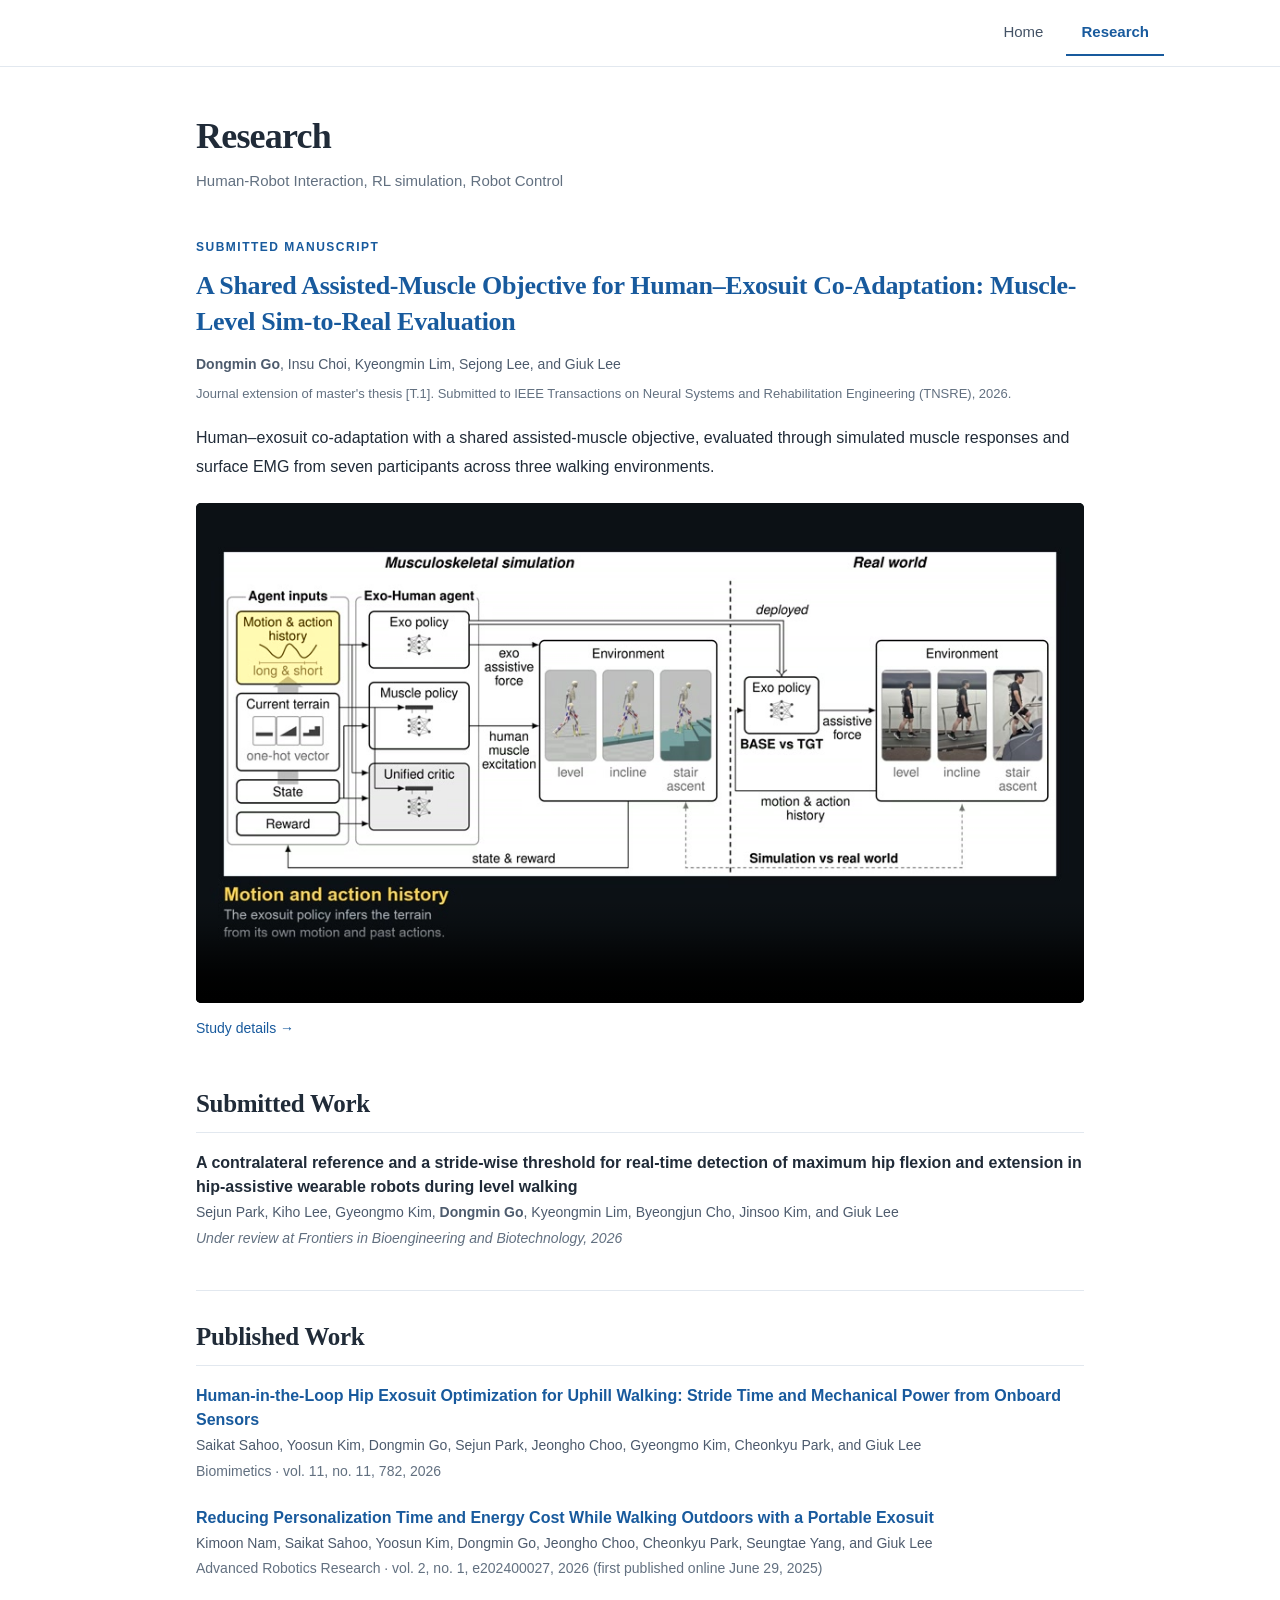
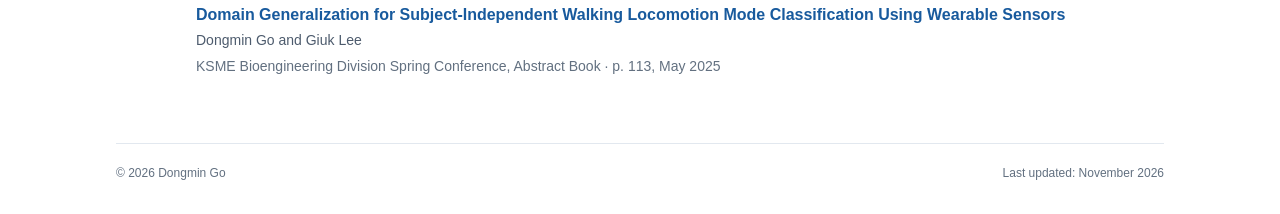
==== commit 4b2f16eb: "Add Biomimetics and Frontiers papers to publication lists" ====
--- a/research/index.html
+++ b/research/index.html
@@ -3,5 +3,5 @@
 <title>Research | Dongmin Go</title><meta name="description" content="Research projects, videos, and publications by Dongmin Go.">
 <link rel="stylesheet" href="../assets/style.css?v=ed7baaed3232"><link rel="icon" href="../assets/favicon.svg" type="image/svg+xml"><link rel="canonical" href="https://godongdongmin.github.io/research/"></head>
 <body><a class="skip" href="#main">Skip to content</a><header class="topbar"><nav class="nav site-nav" aria-label="Main navigation"><div class="nav-links"><a href="../index.html">Home</a><a href="index.html" aria-current="page">Research</a></div></nav></header>
-<main class="research-main" id="main"><header class="research-heading"><h1>Research</h1><p>Human-Robot Interaction, RL simulation, Robot Control</p></header><article class="research-study"><p class="eyebrow">SUBMITTED MANUSCRIPT</p><h2><a href="../research/myomimetic-exosuit/index.html">A Shared Assisted-Muscle Objective for Human–Exosuit Co-Adaptation: Muscle-Level Sim-to-Real Evaluation</a></h2><p class="authors"><strong>Dongmin Go</strong>, Insu Choi, Kyeongmin Lim, Sejong Lee, and Giuk Lee</p><p class="section-note">Journal extension of master&#x27;s thesis [T.1]. Submitted to IEEE Transactions on Neural Systems and Rehabilitation Engineering (TNSRE), 2026.</p><p class="study-summary">Human–exosuit co-adaptation with a shared assisted-muscle objective, evaluated through simulated muscle responses and surface EMG from seven participants across three walking environments.</p><video id="myomimetic-video" class="project-video" controls playsinline preload="metadata" poster="../assets/myomimetic-poster.jpg" aria-label="Research video: A Shared Assisted-Muscle Objective for Human–Exosuit Co-Adaptation: Muscle-Level Sim-to-Real Evaluation"><source src="../files/myomimetic-exosuit-video.mp4" type="video/mp4">Your browser does not support embedded video.</video><p class="study-more"><a href="../research/myomimetic-exosuit/index.html">Study details <span aria-hidden="true">→</span></a></p></article><section class="section published-research"><h2>Published Work</h2><article class="entry"><h3><a href="https://doi.org/10.1002/adrr.202400027">Reducing Personalization Time and Energy Cost While Walking Outdoors with a Portable Exosuit</a></h3><p>Kimoon Nam, Saikat Sahoo, Yoosun Kim, Dongmin Go, Jeongho Choo, Cheonkyu Park, Seungtae Yang, and Giuk Lee</p><p class="detail">Advanced Robotics Research · vol. 2, no. 1, e202400027, 2026 (first published online June 29, 2025)</p></article><article class="entry"><h3><a href="https://www.dbpia.co.kr/journal/articleDetail?nodeId=NODE12266823">Domain Generalization for Subject-Independent Walking Locomotion Mode Classification Using Wearable Sensors</a></h3><p>Dongmin Go and Giuk Lee</p><p class="detail">KSME Bioengineering Division Spring Conference, Abstract Book · p. 113, May 2025</p></article></section></main>
+<main class="research-main" id="main"><header class="research-heading"><h1>Research</h1><p>Human-Robot Interaction, RL simulation, Robot Control</p></header><article class="research-study"><p class="eyebrow">SUBMITTED MANUSCRIPT</p><h2><a href="../research/myomimetic-exosuit/index.html">A Shared Assisted-Muscle Objective for Human–Exosuit Co-Adaptation: Muscle-Level Sim-to-Real Evaluation</a></h2><p class="authors"><strong>Dongmin Go</strong>, Insu Choi, Kyeongmin Lim, Sejong Lee, and Giuk Lee</p><p class="section-note">Journal extension of master&#x27;s thesis [T.1]. Submitted to IEEE Transactions on Neural Systems and Rehabilitation Engineering (TNSRE), 2026.</p><p class="study-summary">Human–exosuit co-adaptation with a shared assisted-muscle objective, evaluated through simulated muscle responses and surface EMG from seven participants across three walking environments.</p><video id="myomimetic-video" class="project-video" controls playsinline preload="metadata" poster="../assets/myomimetic-poster.jpg" aria-label="Research video: A Shared Assisted-Muscle Objective for Human–Exosuit Co-Adaptation: Muscle-Level Sim-to-Real Evaluation"><source src="../files/myomimetic-exosuit-video.mp4" type="video/mp4">Your browser does not support embedded video.</video><p class="study-more"><a href="../research/myomimetic-exosuit/index.html">Study details <span aria-hidden="true">→</span></a></p></article><section class="section"><h2>Submitted Work</h2><article class="entry"><h3>A contralateral reference and a stride-wise threshold for real-time detection of maximum hip flexion and extension in hip-assistive wearable robots during level walking</h3><p>Sejun Park, Kiho Lee, Gyeongmo Kim, <strong>Dongmin Go</strong>, Kyeongmin Lim, Byeongjun Cho, Jinsoo Kim, and Giuk Lee</p><p class="detail"><em>Under review at Frontiers in Bioengineering and Biotechnology, 2026</em></p></article></section><section class="section published-research"><h2>Published Work</h2><article class="entry"><h3><a href="https://doi.org/10.3390/biomimetics11110782">Human-in-the-Loop Hip Exosuit Optimization for Uphill Walking: Stride Time and Mechanical Power from Onboard Sensors</a></h3><p>Saikat Sahoo, Yoosun Kim, Dongmin Go, Sejun Park, Jeongho Choo, Gyeongmo Kim, Cheonkyu Park, and Giuk Lee</p><p class="detail">Biomimetics · vol. 11, no. 11, 782, 2026</p></article><article class="entry"><h3><a href="https://doi.org/10.1002/adrr.202400027">Reducing Personalization Time and Energy Cost While Walking Outdoors with a Portable Exosuit</a></h3><p>Kimoon Nam, Saikat Sahoo, Yoosun Kim, Dongmin Go, Jeongho Choo, Cheonkyu Park, Seungtae Yang, and Giuk Lee</p><p class="detail">Advanced Robotics Research · vol. 2, no. 1, e202400027, 2026 (first published online June 29, 2025)</p></article><article class="entry"><h3><a href="https://www.dbpia.co.kr/journal/articleDetail?nodeId=NODE12266823">Domain Generalization for Subject-Independent Walking Locomotion Mode Classification Using Wearable Sensors</a></h3><p>Dongmin Go and Giuk Lee</p><p class="detail">KSME Bioengineering Division Spring Conference, Abstract Book · p. 113, May 2025</p></article></section></main>
 <footer class="footer"><span>© 2026 Dongmin Go</span><span>Last updated: November 2026</span></footer></body></html>
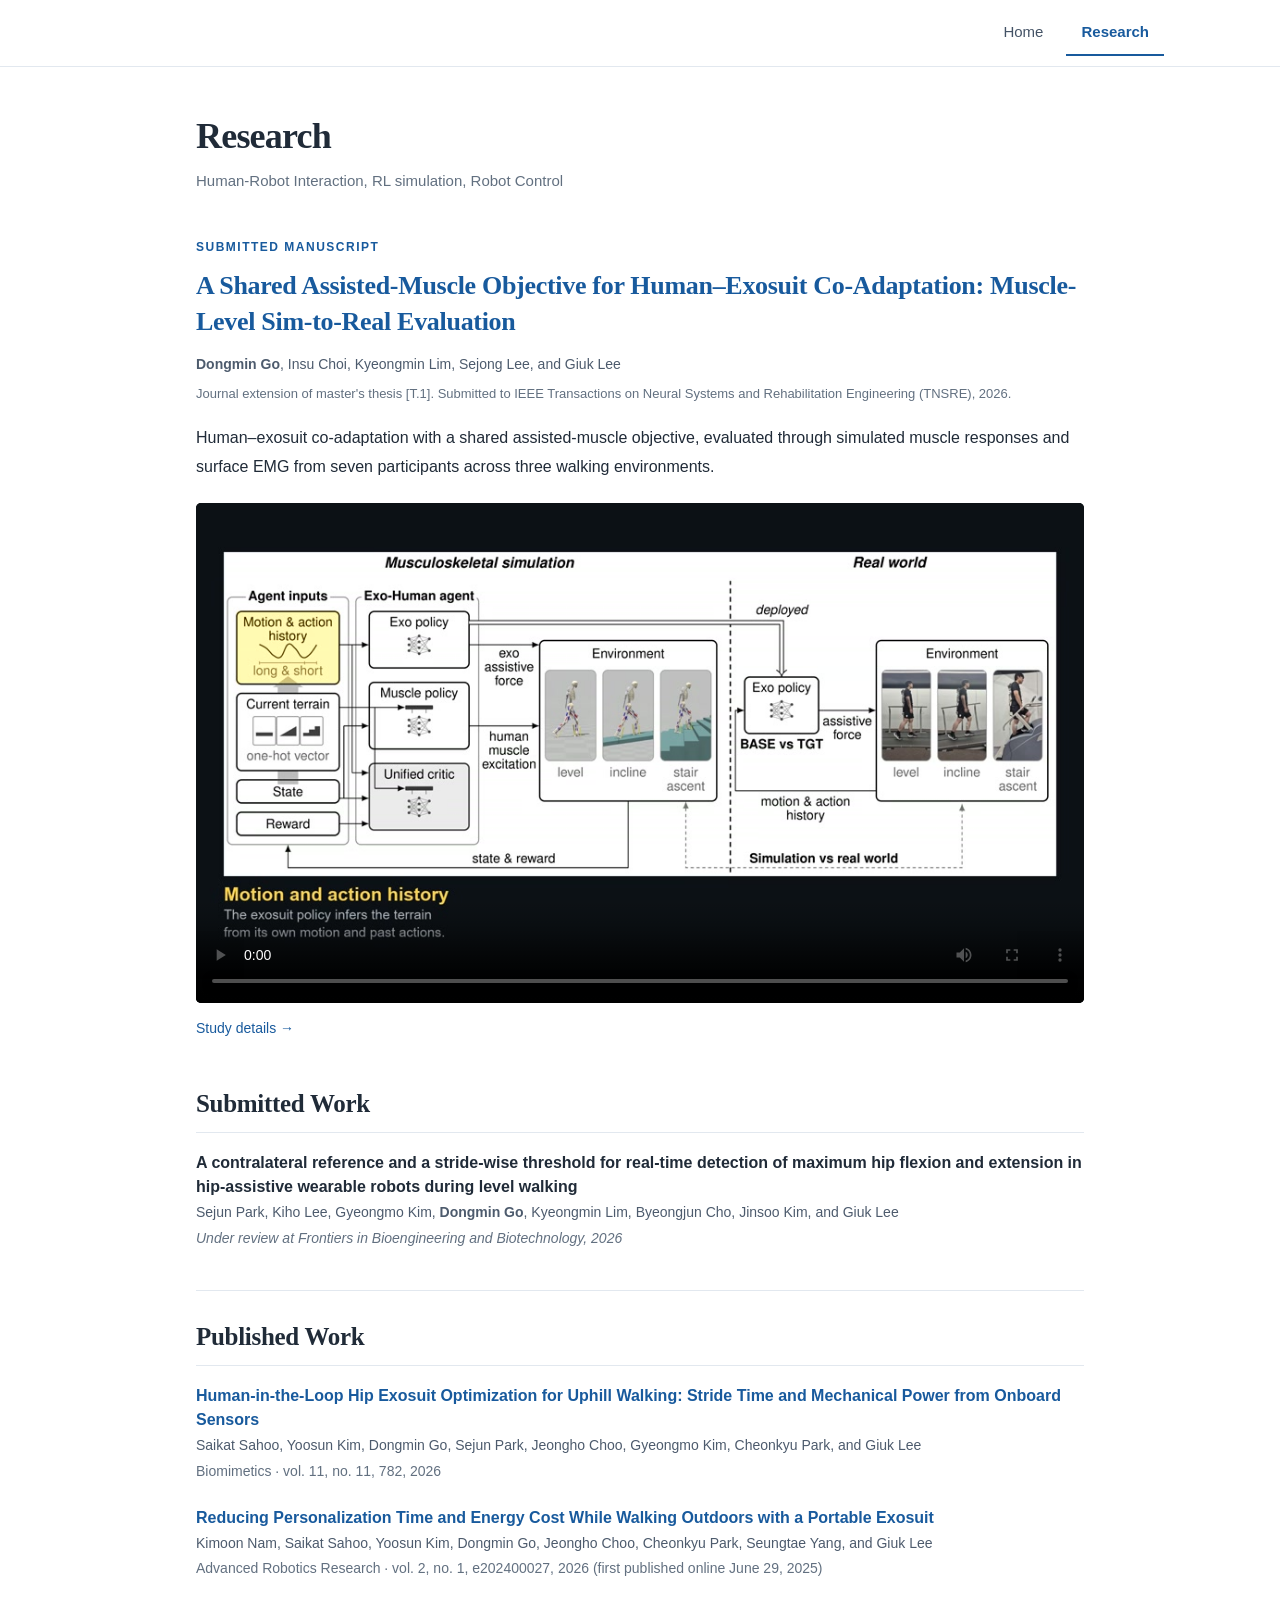
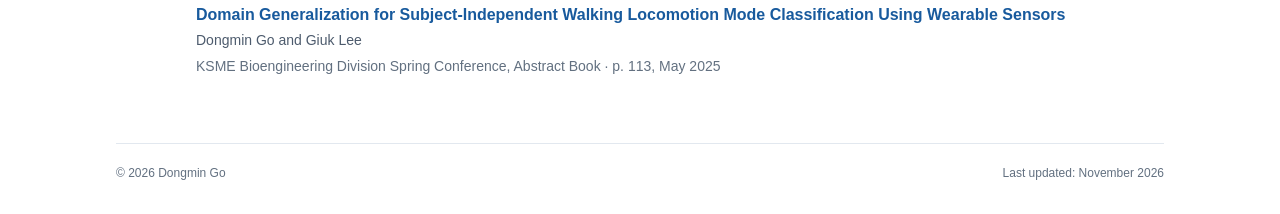
==== commit 96aafbc0: "Update K1 reward milestone and 15-70-120 minute comparison video" ====
--- a/research/index.html
+++ b/research/index.html
@@ -1,7 +1,7 @@
 <!doctype html>
 <html lang="en"><head><meta charset="utf-8"><meta name="viewport" content="width=device-width,initial-scale=1">
 <title>Research | Dongmin Go</title><meta name="description" content="Research projects, videos, and publications by Dongmin Go.">
-<link rel="stylesheet" href="../assets/style.css?v=ed7baaed3232"><link rel="icon" href="../assets/favicon.svg" type="image/svg+xml"><link rel="canonical" href="https://godongdongmin.github.io/research/"></head>
+<link rel="stylesheet" href="../assets/style.css?v=97dd4a99b568"><link rel="icon" href="../assets/favicon.svg" type="image/svg+xml"><link rel="canonical" href="https://godongdongmin.github.io/research/"></head>
 <body><a class="skip" href="#main">Skip to content</a><header class="topbar"><nav class="nav site-nav" aria-label="Main navigation"><div class="nav-links"><a href="../index.html">Home</a><a href="index.html" aria-current="page">Research</a></div></nav></header>
 <main class="research-main" id="main"><header class="research-heading"><h1>Research</h1><p>Human-Robot Interaction, RL simulation, Robot Control</p></header><article class="research-study"><p class="eyebrow">SUBMITTED MANUSCRIPT</p><h2><a href="../research/myomimetic-exosuit/index.html">A Shared Assisted-Muscle Objective for Human–Exosuit Co-Adaptation: Muscle-Level Sim-to-Real Evaluation</a></h2><p class="authors"><strong>Dongmin Go</strong>, Insu Choi, Kyeongmin Lim, Sejong Lee, and Giuk Lee</p><p class="section-note">Journal extension of master&#x27;s thesis [T.1]. Submitted to IEEE Transactions on Neural Systems and Rehabilitation Engineering (TNSRE), 2026.</p><p class="study-summary">Human–exosuit co-adaptation with a shared assisted-muscle objective, evaluated through simulated muscle responses and surface EMG from seven participants across three walking environments.</p><video id="myomimetic-video" class="project-video" controls playsinline preload="metadata" poster="../assets/myomimetic-poster.jpg" aria-label="Research video: A Shared Assisted-Muscle Objective for Human–Exosuit Co-Adaptation: Muscle-Level Sim-to-Real Evaluation"><source src="../files/myomimetic-exosuit-video.mp4" type="video/mp4">Your browser does not support embedded video.</video><p class="study-more"><a href="../research/myomimetic-exosuit/index.html">Study details <span aria-hidden="true">→</span></a></p></article><section class="section"><h2>Submitted Work</h2><article class="entry"><h3>A contralateral reference and a stride-wise threshold for real-time detection of maximum hip flexion and extension in hip-assistive wearable robots during level walking</h3><p>Sejun Park, Kiho Lee, Gyeongmo Kim, <strong>Dongmin Go</strong>, Kyeongmin Lim, Byeongjun Cho, Jinsoo Kim, and Giuk Lee</p><p class="detail"><em>Under review at Frontiers in Bioengineering and Biotechnology, 2026</em></p></article></section><section class="section published-research"><h2>Published Work</h2><article class="entry"><h3><a href="https://doi.org/10.3390/biomimetics11110782">Human-in-the-Loop Hip Exosuit Optimization for Uphill Walking: Stride Time and Mechanical Power from Onboard Sensors</a></h3><p>Saikat Sahoo, Yoosun Kim, Dongmin Go, Sejun Park, Jeongho Choo, Gyeongmo Kim, Cheonkyu Park, and Giuk Lee</p><p class="detail">Biomimetics · vol. 11, no. 11, 782, 2026</p></article><article class="entry"><h3><a href="https://doi.org/10.1002/adrr.202400027">Reducing Personalization Time and Energy Cost While Walking Outdoors with a Portable Exosuit</a></h3><p>Kimoon Nam, Saikat Sahoo, Yoosun Kim, Dongmin Go, Jeongho Choo, Cheonkyu Park, Seungtae Yang, and Giuk Lee</p><p class="detail">Advanced Robotics Research · vol. 2, no. 1, e202400027, 2026 (first published online June 29, 2025)</p></article><article class="entry"><h3><a href="https://www.dbpia.co.kr/journal/articleDetail?nodeId=NODE12266823">Domain Generalization for Subject-Independent Walking Locomotion Mode Classification Using Wearable Sensors</a></h3><p>Dongmin Go and Giuk Lee</p><p class="detail">KSME Bioengineering Division Spring Conference, Abstract Book · p. 113, May 2025</p></article></section></main>
 <footer class="footer"><span>© 2026 Dongmin Go</span><span>Last updated: November 2026</span></footer></body></html>
--- a/assets/style.css
+++ b/assets/style.css
@@ -25,4 +25,4 @@
 .selected-project{display:grid;grid-template-columns:160px minmax(0,1fr);gap:24px;align-items:start}.selected-project-photo img{display:block;width:100%;height:auto;border-radius:5px}.selected-project .project-role{font-size:12px;color:var(--accent);margin:8px 0}.selected-project .selected-project-link{margin-top:12px}.project-back{font-size:13px;margin-bottom:28px}.ces-main .project-header{margin-bottom:36px}.ces-overview{display:grid;grid-template-columns:minmax(0,.85fr) minmax(0,1.15fr);gap:36px;align-items:start}.ces-photo{margin:0}.ces-photo img{display:block;width:100%;border-radius:5px}.ces-overview h2{font-size:25px}.ces-overview h3{font-size:16px;margin:24px 0 10px}.ces-contributions{padding-left:20px;margin:0;font-size:15px}.ces-contributions li+li{margin-top:12px}.ces-demos{display:grid;grid-template-columns:minmax(0,.65fr) minmax(0,1fr);gap:32px;align-items:start}.ces-demo{margin:0;min-width:0}.ces-demo h3{font-size:16px;margin:0 0 14px}.ces-video-portrait{aspect-ratio:9/16;max-width:280px;margin:0 auto}.ces-demo .media-caption{line-height:1.65}.ces-main .project-header h1{max-width:700px;margin-left:auto;margin-right:auto}
 @media(max-width:680px){.selected-project{grid-template-columns:1fr;gap:16px}.selected-project-photo{max-width:210px}.ces-overview{grid-template-columns:1fr;gap:24px}.ces-photo{max-width:360px;margin:auto}.ces-demos{grid-template-columns:1fr;gap:32px}.ces-main .project-header h1{font-size:28px}}
 
-.k1-videos{display:grid;grid-template-columns:repeat(2,minmax(0,1fr));gap:24px}.k1-main .section>h3{margin-top:24px}.k1-main .results-table{table-layout:fixed}.k1-main .results-table tbody th{width:auto}@media(max-width:680px){.k1-videos,.k1-figures{grid-template-columns:1fr}.k1-main .results-table th,.k1-main .results-table td{overflow-wrap:anywhere}}
+.k1-videos{display:grid;grid-template-columns:minmax(0,1fr);gap:24px}.k1-main .section>h3{margin-top:24px}.k1-main .results-table{table-layout:fixed}.k1-main .results-table tbody th{width:auto}@media(max-width:680px){.k1-videos,.k1-figures{grid-template-columns:1fr}.k1-main .results-table th,.k1-main .results-table td{overflow-wrap:anywhere}}
